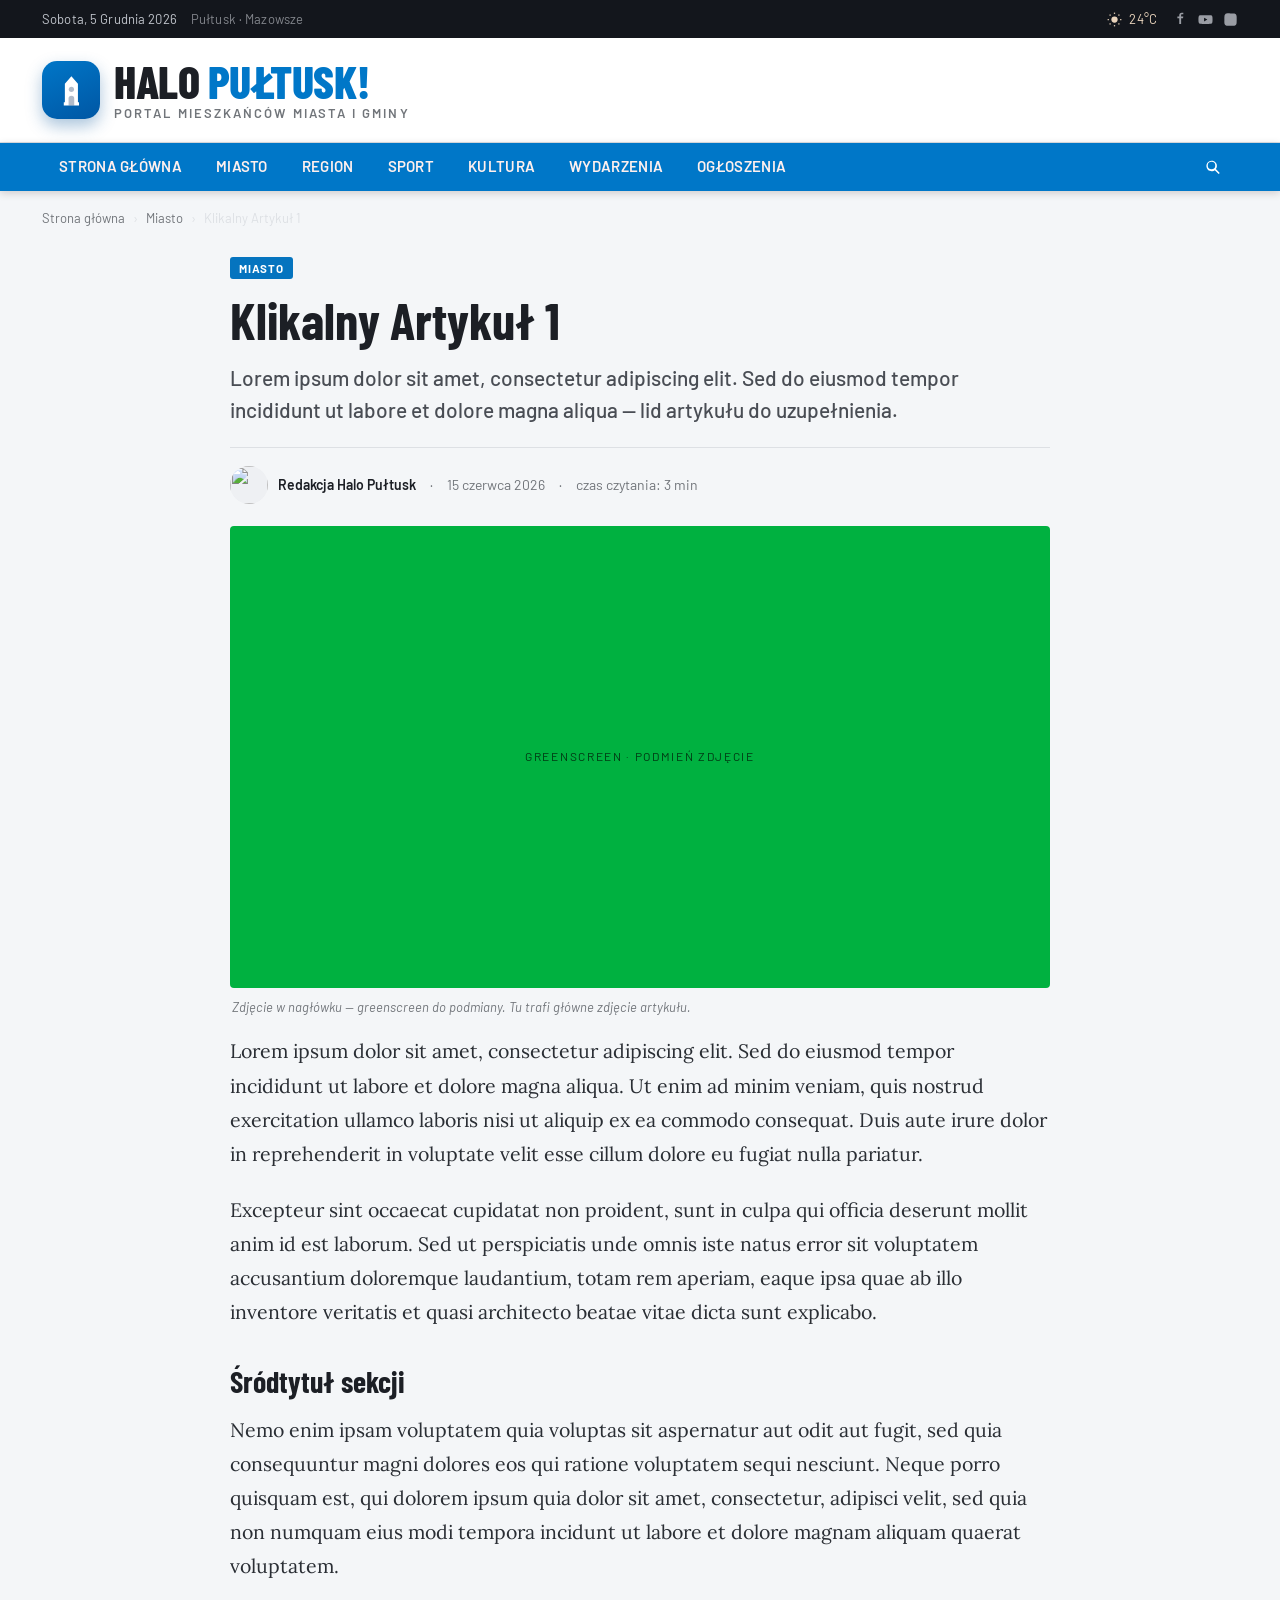
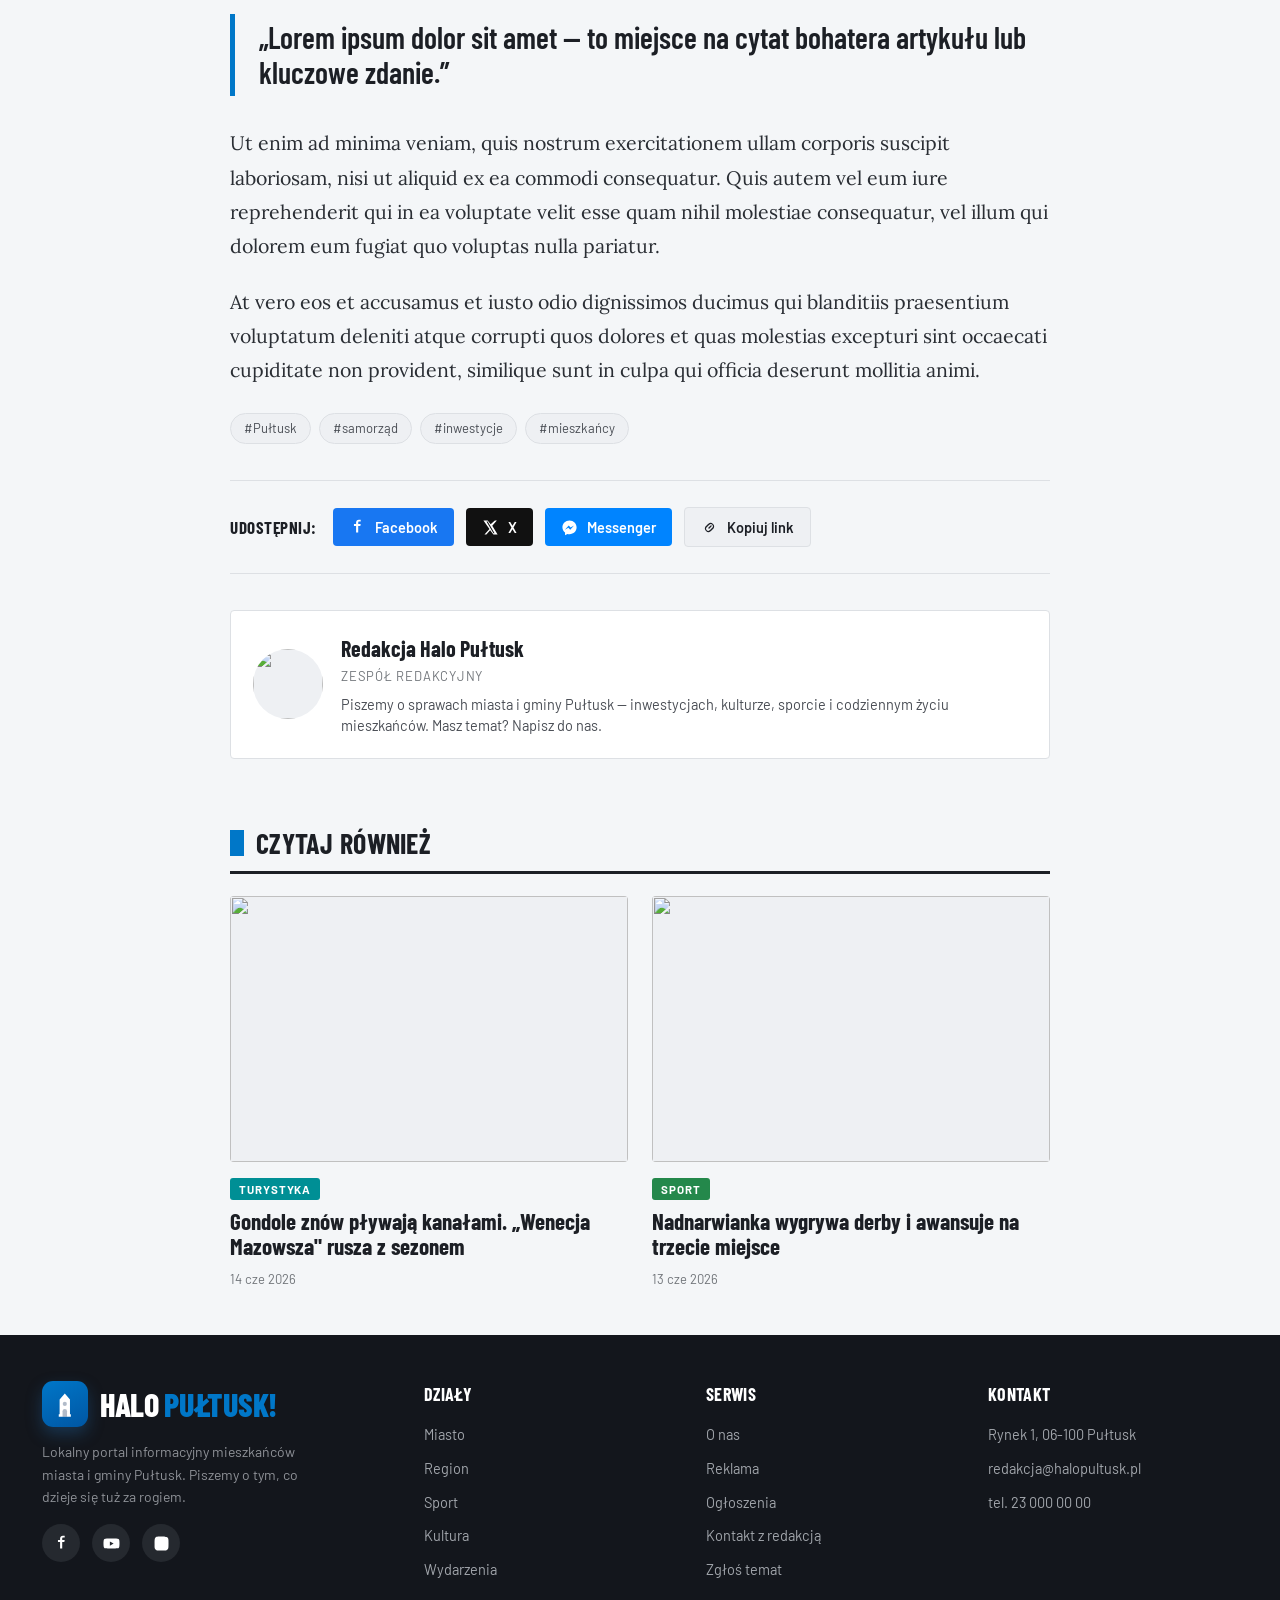
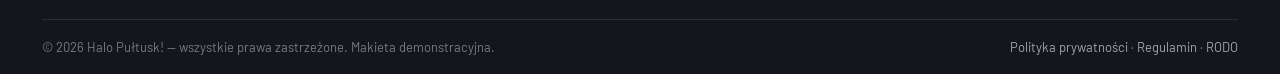
==== article.html @ b69af3ff "Add files via upload" ====
<!DOCTYPE html>
<html lang="pl">
<head>
<meta charset="UTF-8" />
<meta name="viewport" content="width=device-width, initial-scale=1.0" />
<title>Klikalny Artykuł — Halo Pułtusk!</title>
<link rel="preconnect" href="https://fonts.googleapis.com" />
<link rel="preconnect" href="https://fonts.gstatic.com" crossorigin />
<link href="https://fonts.googleapis.com/css2?family=Barlow:wght@400;500;600;700&family=Barlow+Condensed:wght@600;700;800&family=Lora:ital,wght@0,400;0,500;0,600;1,400&display=swap" rel="stylesheet" />
<link rel="stylesheet" href="styles.css" />
<link rel="icon" type="image/svg+xml" href="data:image/svg+xml,%3Csvg xmlns='http://www.w3.org/2000/svg' viewBox='0 0 64 64'%3E%3Crect width='64' height='64' rx='15' fill='%232f72cf'/%3E%3Cpath fill='white' d='M32 8 L21 22 L21 52 L19 52 L19 56 L45 56 L45 52 L43 52 L43 22 Z'/%3E%3Ccircle cx='32' cy='30' r='4.5' fill='%232f72cf'/%3E%3Cpath fill='%232f72cf' d='M27 56 V44 a5 5 0 0 1 10 0 V56 Z'/%3E%3C/svg%3E" />
</head>
<body>

<!-- ============ PASEK GÓRNY ============ -->
<div class="topbar">
  <div class="container">
    <div class="topbar__left">
      <span class="topbar__date" id="topDate">niedziela, 15 czerwca 2026</span>
      <span class="topbar__loc">Pułtusk · Mazowsze</span>
    </div>
    <div class="topbar__right">
      <span class="topbar__weather">
        <svg viewBox="0 0 24 24" width="15" height="15" fill="currentColor"><circle cx="12" cy="12" r="5"/><g stroke="currentColor" stroke-width="2"><line x1="12" y1="1" x2="12" y2="3"/><line x1="12" y1="21" x2="12" y2="23"/><line x1="4.2" y1="4.2" x2="5.6" y2="5.6"/><line x1="18.4" y1="18.4" x2="19.8" y2="19.8"/><line x1="1" y1="12" x2="3" y2="12"/><line x1="21" y1="12" x2="23" y2="12"/><line x1="4.2" y1="19.8" x2="5.6" y2="18.4"/><line x1="18.4" y1="5.6" x2="19.8" y2="4.2"/></g></svg>
        24°C
      </span>
      <span class="topbar__socials">
        <a href="#" aria-label="Facebook"><svg viewBox="0 0 24 24"><path d="M13 10h3l.5-3H13V5.2c0-.9.3-1.5 1.6-1.5H16.5V1.1C16.2 1 15.2 1 14 1c-2.4 0-4 1.5-4 4.1V7H7v3h3v9h3v-9z"/></svg></a>
        <a href="#" aria-label="YouTube"><svg viewBox="0 0 24 24"><path d="M23 7.5c-.2-1.3-.8-2-2-2.2C19 5 12 5 12 5s-7 0-9 .3C1.8 5.5 1.2 6.2 1 7.5.7 9 .7 12 .7 12s0 3 .3 4.5c.2 1.3.8 2 2 2.2C5 19 12 19 12 19s7 0 9-.3c1.2-.2 1.8-.9 2-2.2.3-1.5.3-4.5.3-4.5s0-3-.3-4.5zM9.7 15V9l5.3 3-5.3 3z"/></svg></a>
        <a href="#" aria-label="Instagram"><svg viewBox="0 0 24 24"><path d="M12 2.2c3.2 0 3.6 0 4.9.1 1.2.1 1.8.3 2.2.4.6.2 1 .5 1.4.9.4.4.7.8.9 1.4.1.4.3 1 .4 2.2.1 1.3.1 1.7.1 4.9s0 3.6-.1 4.9c-.1 1.2-.3 1.8-.4 2.2-.2.6-.5 1-.9 1.4-.4.4-.8.7-1.4.9-.4.1-1 .3-2.2.4-1.3.1-1.7.1-4.9.1s-3.6 0-4.9-.1c-1.2-.1-1.8-.3-2.2-.4-.6-.2-1-.5-1.4-.9-.4-.4-.7-.8-.9-1.4-.1-.4-.3-1-.4-2.2C2.2 15.6 2.2 15.2 2.2 12s0-3.6.1-4.9c.1-1.2.3-1.8.4-2.2.2-.6.5-1 .9-1.4.4-.4.8-.7 1.4-.9.4-.1 1-.3 2.2-.4C8.4 2.2 8.8 2.2 12 2.2z"/></svg></a>
      </span>
    </div>
  </div>
</div>

<!-- ============ MASTHEAD ============ -->
<header class="masthead">
  <div class="container">
    <a class="logo" href="index.html">
      <span class="logo__mark">
        <svg class="logo__tower" viewBox="0 0 32 32" aria-hidden="true"><path fill="#fff" d="M16 3 L10 10 L10 27 L9 27 L9 30 L23 30 L23 27 L22 27 L22 10 Z"/><circle cx="16" cy="15" r="2.4" fill="rgba(13,42,86,0.32)"/><path fill="rgba(13,42,86,0.32)" d="M13.4 30 V23.6 a2.6 2.6 0 0 1 5.2 0 V30 Z"/></svg>
        
      </span>
      <span class="logo__text">
        <span class="logo__word"><span class="halo">Halo</span> <span class="city">Pułtusk</span><span class="bang">!</span></span>
        <span class="logo__tag">Portal mieszkańców miasta i gminy</span>
      </span>
    </a>
    
  </div>
</header>

<!-- ============ NAWIGACJA ============ -->
<nav class="nav">
  <div class="container">
    <button class="nav__burger" type="button" aria-label="Rozwiń menu" aria-expanded="false">
      <span class="nav__burger-bars"><span></span><span></span><span></span></span>
      Menu
    </button>
    <div class="nav__links">
      <a href="index.html">Strona główna</a>
      <a href="#">Miasto</a>
      <a href="#">Region</a>
      <a href="#">Sport</a>
      <a href="#">Kultura</a>
      <a href="#">Wydarzenia</a>
      <a href="#">Ogłoszenia</a>
    </div>
    <div class="nav__right">
      <div class="nav__search" aria-label="Szukaj">
        <svg viewBox="0 0 24 24"><path d="M21 20l-5.2-5.2a7 7 0 10-1.4 1.4L19.6 21.4 21 20zM5 10a5 5 0 1110 0 5 5 0 01-10 0z"/></svg>
      </div>
    </div>
  </div>
</nav>

<!-- ============ ARTYKUŁ ============ -->
<main class="container">
  <div class="crumbs">
    <a href="index.html">Strona główna</a><span>›</span>
    <a href="#" id="crumbCat">Miasto</a><span>›</span>
    <span id="crumbTitle">Klikalny Artykuł 1</span>
  </div>

  <article class="article">
    <header class="article__head">
      <span class="tag tag--miasto" id="artTag">Miasto</span>
      <h1 class="article__title" id="artTitle">Klikalny Artykuł 1</h1>
      <p class="article__lead">Lorem ipsum dolor sit amet, consectetur adipiscing elit. Sed do eiusmod tempor incididunt ut labore et dolore magna aliqua — lid artykułu do uzupełnienia.</p>
      <div class="article__meta">
        <span class="article__author">
          <span class="article__avatar"><img src="https://picsum.photos/seed/halo-redakcja/80/80" alt="" /></span>
          Redakcja Halo Pułtusk
        </span>
        <span>·</span>
        <span id="artDate">15 czerwca 2026</span>
        <span>·</span>
        <span>czas czytania: 3 min</span>
      </div>
    </header>

    <figure class="hero-figure">
      <div class="cover cover--greenscreen"></div>
      <figcaption>Zdjęcie w nagłówku — greenscreen do podmiany. Tu trafi główne zdjęcie artykułu.</figcaption>
    </figure>

    <div class="article__body">
      <p>Lorem ipsum dolor sit amet, consectetur adipiscing elit. Sed do eiusmod tempor incididunt ut labore et dolore magna aliqua. Ut enim ad minim veniam, quis nostrud exercitation ullamco laboris nisi ut aliquip ex ea commodo consequat. Duis aute irure dolor in reprehenderit in voluptate velit esse cillum dolore eu fugiat nulla pariatur.</p>

      <p>Excepteur sint occaecat cupidatat non proident, sunt in culpa qui officia deserunt mollit anim id est laborum. Sed ut perspiciatis unde omnis iste natus error sit voluptatem accusantium doloremque laudantium, totam rem aperiam, eaque ipsa quae ab illo inventore veritatis et quasi architecto beatae vitae dicta sunt explicabo.</p>

      <h2>Śródtytuł sekcji</h2>

      <p>Nemo enim ipsam voluptatem quia voluptas sit aspernatur aut odit aut fugit, sed quia consequuntur magni dolores eos qui ratione voluptatem sequi nesciunt. Neque porro quisquam est, qui dolorem ipsum quia dolor sit amet, consectetur, adipisci velit, sed quia non numquam eius modi tempora incidunt ut labore et dolore magnam aliquam quaerat voluptatem.</p>

      <blockquote class="pullquote">„Lorem ipsum dolor sit amet — to miejsce na cytat bohatera artykułu lub kluczowe zdanie.”</blockquote>

      <p>Ut enim ad minima veniam, quis nostrum exercitationem ullam corporis suscipit laboriosam, nisi ut aliquid ex ea commodi consequatur. Quis autem vel eum iure reprehenderit qui in ea voluptate velit esse quam nihil molestiae consequatur, vel illum qui dolorem eum fugiat quo voluptas nulla pariatur.</p>

      <p>At vero eos et accusamus et iusto odio dignissimos ducimus qui blanditiis praesentium voluptatum deleniti atque corrupti quos dolores et quas molestias excepturi sint occaecati cupiditate non provident, similique sunt in culpa qui officia deserunt mollitia animi.</p>
    </div>

    <!-- Tagi -->
    <div class="tags-row">
      <a class="chip" href="#">#Pułtusk</a>
      <a class="chip" href="#">#samorząd</a>
      <a class="chip" href="#">#inwestycje</a>
      <a class="chip" href="#">#mieszkańcy</a>
    </div>

    <!-- Share -->
    <div class="share">
      <span class="share__label">Udostępnij:</span>
      <button class="share__btn share__btn--fb" type="button"><svg viewBox="0 0 24 24"><path d="M13 10h3l.5-3H13V5.2c0-.9.3-1.5 1.6-1.5H16.5V1.1C16.2 1 15.2 1 14 1c-2.4 0-4 1.5-4 4.1V7H7v3h3v9h3v-9z"/></svg> Facebook</button>
      <button class="share__btn share__btn--x" type="button"><svg viewBox="0 0 24 24"><path d="M18.2 2H21l-6.5 7.4L22 22h-5.9l-4.6-6-5.3 6H3.5l7-7.9L2 2h6l4.2 5.5L18.2 2zm-2.1 18h1.6L8 3.7H6.3L16.1 20z"/></svg> X</button>
      <button class="share__btn share__btn--msg" type="button"><svg viewBox="0 0 24 24"><path d="M12 2C6.3 2 2 6.2 2 11.8c0 3 1.4 5.6 3.7 7.4V23l3.4-1.9c.9.3 1.9.4 2.9.4 5.7 0 10-4.2 10-9.7C22 6.2 17.7 2 12 2zm1 13l-2.6-2.7L5.5 15l5.4-5.7 2.6 2.7L18.4 9 13 15z"/></svg> Messenger</button>
      <button class="share__btn share__btn--copy" type="button" id="copyBtn"><svg viewBox="0 0 24 24" fill="currentColor"><path d="M10.6 13.4a1 1 0 010-1.4l3-3a1 1 0 011.4 1.4l-3 3a1 1 0 01-1.4 0zM8 16a3 3 0 010-4.2l2-2-1.4-1.4-2 2a5 5 0 007 7l2-2L14.2 14l-2 2A3 3 0 018 16zm8-8a3 3 0 010 4.2l-2 2 1.4 1.4 2-2a5 5 0 00-7-7l-2 2L9.8 10l2-2A3 3 0 0116 8z"/></svg> Kopiuj link</button>
    </div>

    <!-- Autor -->
    <div class="authorbox">
      <div class="authorbox__img"><img src="https://picsum.photos/seed/halo-redakcja/140/140" alt="" /></div>
      <div>
        <div class="authorbox__name">Redakcja Halo Pułtusk</div>
        <div class="authorbox__role">Zespół redakcyjny</div>
        <p class="authorbox__bio">Piszemy o sprawach miasta i gminy Pułtusk — inwestycjach, kulturze, sporcie i codziennym życiu mieszkańców. Masz temat? Napisz do nas.</p>
      </div>
    </div>
  </article>

  <!-- Czytaj również -->
  <section class="section" style="max-width:820px;margin:0 auto;">
    <div class="section__head">
      <h2 class="section__title">Czytaj również</h2>
    </div>
    <div class="cards cards--2">
      <article class="card">
        <div class="card__media"><div class="cover"><img src="https://picsum.photos/seed/pultusk-narew-river/640/440" alt="" /></div></div>
        <div class="card__body">
          <span class="tag tag--turystyka">Turystyka</span>
          <h3 class="card__title">Gondole znów pływają kanałami. „Wenecja Mazowsza" rusza z sezonem</h3>
          <div class="card__meta"><span>14 cze 2026</span></div>
        </div>
      </article>
      <article class="card">
        <div class="card__media"><div class="cover"><img src="https://picsum.photos/seed/pultusk-stadium-football/640/440" alt="" /></div></div>
        <div class="card__body">
          <span class="tag tag--sport">Sport</span>
          <h3 class="card__title">Nadnarwianka wygrywa derby i awansuje na trzecie miejsce</h3>
          <div class="card__meta"><span>13 cze 2026</span></div>
        </div>
      </article>
    </div>
  </section>
</main>

<!-- ============ STOPKA ============ -->
<footer class="footer">
  <div class="container">
    <div class="footer__top">
      <div class="footer__brand">
        <div class="logo logo--footer">
          <span class="logo__mark">
            <svg class="logo__tower" viewBox="0 0 32 32" aria-hidden="true"><path fill="#fff" d="M16 3 L10 10 L10 27 L9 27 L9 30 L23 30 L23 27 L22 27 L22 10 Z"/><circle cx="16" cy="15" r="2.4" fill="rgba(13,42,86,0.32)"/><path fill="rgba(13,42,86,0.32)" d="M13.4 30 V23.6 a2.6 2.6 0 0 1 5.2 0 V30 Z"/></svg>
            
          </span>
          <span class="logo__word"><span class="halo">Halo</span> <span class="city">Pułtusk</span><span class="bang">!</span></span>
        </div>
        <p>Lokalny portal informacyjny mieszkańców miasta i gminy Pułtusk. Piszemy o tym, co dzieje się tuż za rogiem.</p>
        <div class="footer__socials">
          <a href="#" aria-label="Facebook"><svg viewBox="0 0 24 24"><path d="M13 10h3l.5-3H13V5.2c0-.9.3-1.5 1.6-1.5H16.5V1.1C16.2 1 15.2 1 14 1c-2.4 0-4 1.5-4 4.1V7H7v3h3v9h3v-9z"/></svg></a>
          <a href="#" aria-label="YouTube"><svg viewBox="0 0 24 24"><path d="M23 7.5c-.2-1.3-.8-2-2-2.2C19 5 12 5 12 5s-7 0-9 .3C1.8 5.5 1.2 6.2 1 7.5.7 9 .7 12 .7 12s0 3 .3 4.5c.2 1.3.8 2 2 2.2C5 19 12 19 12 19s7 0 9-.3c1.2-.2 1.8-.9 2-2.2.3-1.5.3-4.5.3-4.5s0-3-.3-4.5zM9.7 15V9l5.3 3-5.3 3z"/></svg></a>
          <a href="#" aria-label="Instagram"><svg viewBox="0 0 24 24"><path d="M12 2.2c3.2 0 3.6 0 4.9.1 1.2.1 1.8.3 2.2.4.6.2 1 .5 1.4.9.4.4.7.8.9 1.4.1.4.3 1 .4 2.2.1 1.3.1 1.7.1 4.9s0 3.6-.1 4.9c-.1 1.2-.3 1.8-.4 2.2-.2.6-.5 1-.9 1.4-.4.4-.8.7-1.4.9-.4.1-1 .3-2.2.4-1.3.1-1.7.1-4.9.1s-3.6 0-4.9-.1c-1.2-.1-1.8-.3-2.2-.4-.6-.2-1-.5-1.4-.9-.4-.4-.7-.8-.9-1.4-.1-.4-.3-1-.4-2.2C2.2 15.6 2.2 15.2 2.2 12s0-3.6.1-4.9c.1-1.2.3-1.8.4-2.2.2-.6.5-1 .9-1.4.4-.4.8-.7 1.4-.9.4-.1 1-.3 2.2-.4C8.4 2.2 8.8 2.2 12 2.2z"/></svg></a>
        </div>
      </div>
      <div class="footer__col">
        <h5>Działy</h5>
        <ul>
          <li><a href="index.html">Miasto</a></li>
          <li><a href="index.html">Region</a></li>
          <li><a href="index.html">Sport</a></li>
          <li><a href="index.html">Kultura</a></li>
          <li><a href="index.html">Wydarzenia</a></li>
        </ul>
      </div>
      <div class="footer__col">
        <h5>Serwis</h5>
        <ul>
          <li><a href="#">O nas</a></li>
          <li><a href="#">Reklama</a></li>
          <li><a href="#">Ogłoszenia</a></li>
          <li><a href="#">Kontakt z redakcją</a></li>
          <li><a href="#">Zgłoś temat</a></li>
        </ul>
      </div>
      <div class="footer__col">
        <h5>Kontakt</h5>
        <ul>
          <li><a href="#">Rynek 1, 06-100 Pułtusk</a></li>
          <li><a href="#">redakcja@halopultusk.pl</a></li>
          <li><a href="#">tel. 23 000 00 00</a></li>
        </ul>
      </div>
    </div>
    <div class="footer__bar">
      <span>© 2026 Halo Pułtusk! — wszystkie prawa zastrzeżone. Makieta demonstracyjna.</span>
      <span><a href="#">Polityka prywatności</a> · <a href="#">Regulamin</a> · <a href="#">RODO</a></span>
    </div>
  </div>
</footer>

<script>
  (function () {
    // Data po polsku
    try {
      var d = new Date();
      document.getElementById('topDate').textContent =
        d.toLocaleDateString('pl-PL', { weekday: 'long', day: 'numeric', month: 'long', year: 'numeric' });
    } catch (e) {}

    // Numer klikalnego artykułu z ?id=
    var params = new URLSearchParams(location.search);
    var id = parseInt(params.get('id'), 10);
    if (!id || id < 1 || id > 3) id = 1;

    // Kategoria per artykuł (spójna ze stroną główną)
    var cats = {
      1: { name: 'Miasto', cls: 'tag--miasto' },
      2: { name: 'Kultura', cls: 'tag--kultura' },
      3: { name: 'Region', cls: 'tag--region' }
    };
    var cat = cats[id];
    var title = 'Klikalny Artykuł ' + id;

    document.title = title + ' — Halo Pułtusk!';
    document.getElementById('artTitle').textContent = title;
    document.getElementById('crumbTitle').textContent = title;

    var tagEl = document.getElementById('artTag');
    tagEl.textContent = cat.name;
    tagEl.className = 'tag ' + cat.cls;
    document.getElementById('crumbCat').textContent = cat.name;

    // Kopiuj link
    var copyBtn = document.getElementById('copyBtn');
    copyBtn.addEventListener('click', function () {
      var done = function () {
        var old = copyBtn.innerHTML;
        copyBtn.textContent = 'Skopiowano!';
        setTimeout(function () { copyBtn.innerHTML = old; }, 1600);
      };
      if (navigator.clipboard) {
        navigator.clipboard.writeText(location.href).then(done).catch(done);
      } else { done(); }
    });
  })();

  // Menu mobilne (hamburger)
  (function () {
    var nav = document.querySelector('.nav');
    var burger = nav && nav.querySelector('.nav__burger');
    if (!burger) return;
    burger.addEventListener('click', function () {
      var open = nav.classList.toggle('is-open');
      burger.setAttribute('aria-expanded', open ? 'true' : 'false');
    });
    nav.querySelectorAll('.nav__links a').forEach(function (a) {
      a.addEventListener('click', function () {
        nav.classList.remove('is-open');
        burger.setAttribute('aria-expanded', 'false');
      });
    });
  })();
</script>
</body>
</html>
---- styles.css ----
/* ============================================================
   Halo Pułtusk! — wspólny arkusz stylów
   ============================================================ */

:root {
  /* Kolory bazowe */
  --paper: #ffffff;
  --bg: oklch(0.972 0.004 250);
  --bg-soft: oklch(0.955 0.005 250);
  --ink: oklch(0.24 0.012 260);
  --ink-soft: oklch(0.42 0.012 260);
  --muted: oklch(0.56 0.010 260);
  --line: oklch(0.905 0.006 260);
  --line-soft: oklch(0.935 0.005 260);

  /* Marka — błękit */
  --red: oklch(0.555 0.155 248);
  --red-dark: oklch(0.455 0.145 252);
  --red-ink: oklch(0.40 0.130 250);

  /* Greenscreen do podmiany */
  --green: #00b140;

  /* Alert / pilne */
  --alert: oklch(0.555 0.215 27);

  /* Tagi kategorii — wspólne L/C, różne H (harmonia) */
  --tag-miasto: oklch(0.545 0.145 248);
  --tag-sport: oklch(0.555 0.13 152);
  --tag-kultura: oklch(0.555 0.15 305);
  --tag-region: oklch(0.585 0.13 62);
  --tag-wydarzenia: oklch(0.555 0.12 232);
  --tag-turystyka: oklch(0.585 0.11 200);

  /* Typografia */
  --display: "Barlow Condensed", "Arial Narrow", sans-serif;
  --ui: "Barlow", system-ui, sans-serif;
  --serif: "Lora", Georgia, serif;

  /* Layout */
  --container: 1240px;
  --radius: 4px;
}

* { box-sizing: border-box; }

html { -webkit-text-size-adjust: 100%; }

body {
  margin: 0;
  font-family: var(--ui);
  color: var(--ink);
  background: var(--bg);
  line-height: 1.45;
  font-size: 17px;
}

img { display: block; max-width: 100%; }
a { color: inherit; text-decoration: none; }

.container {
  width: 100%;
  max-width: var(--container);
  margin: 0 auto;
  padding: 0 22px;
}

/* ---------- Pasek górny ---------- */
.topbar {
  background: oklch(0.20 0.012 260);
  color: oklch(0.82 0.01 260);
  font-size: 13px;
  letter-spacing: 0.01em;
}
.topbar .container {
  display: flex;
  align-items: center;
  justify-content: space-between;
  height: 38px;
}
.topbar__left { display: flex; align-items: center; gap: 14px; white-space: nowrap; }
.topbar__date { text-transform: capitalize; white-space: nowrap; }
.topbar__loc { color: oklch(0.62 0.01 260); }
.topbar__right { display: flex; align-items: center; gap: 16px; }
.topbar__weather { display: flex; align-items: center; gap: 7px; color: oklch(0.88 0.04 70); }
.topbar__socials { display: flex; align-items: center; gap: 10px; }
.topbar__socials a { opacity: 0.78; transition: opacity 0.15s; }
.topbar__socials a:hover { opacity: 1; }
.topbar__socials svg { width: 15px; height: 15px; fill: currentColor; display: block; }

/* ---------- Masthead ---------- */
.masthead { background: var(--paper); border-bottom: 1px solid var(--line); }
.masthead .container {
  display: flex;
  align-items: center;
  justify-content: space-between;
  gap: 28px;
  padding-top: 22px;
  padding-bottom: 22px;
}
.logo { display: flex; align-items: center; gap: 14px; flex-shrink: 0; }
.logo__mark {
  position: relative; flex-shrink: 0;
  width: 58px; height: 58px; border-radius: 15px;
  background: linear-gradient(155deg, var(--red), var(--red-dark));
  display: flex; align-items: center; justify-content: center;
  box-shadow: 0 7px 16px oklch(0.5 0.12 250 / 0.38);
}
.logo__tower { width: 60%; height: 60%; display: block; }
.logo__text { display: flex; flex-direction: column; gap: 5px; line-height: 1; }
.logo__word {
  font-family: var(--display);
  font-weight: 800;
  font-size: 46px;
  letter-spacing: -0.01em;
  text-transform: uppercase;
  white-space: nowrap;
  line-height: 0.92;
}
.logo__word .halo { color: var(--ink); }
.logo__word .city { color: var(--red); }
.logo__word .bang { color: var(--red); }
.logo__tag {
  font-size: 13px;
  letter-spacing: 0.16em;
  text-transform: uppercase;
  color: var(--muted);
  font-weight: 600;
}

/* Reklama / placeholder */
.adslot {
  flex: 0 0 auto;
  display: flex;
  align-items: center;
  justify-content: center;
  background:
    repeating-linear-gradient(135deg, var(--bg-soft) 0 11px, var(--bg) 11px 22px);
  border: 1px dashed var(--line);
  color: var(--muted);
  font-family: "Barlow", monospace;
  font-size: 11px;
  letter-spacing: 0.22em;
  text-transform: uppercase;
}
.adslot--leader { width: 468px; height: 80px; }
.adslot--box { width: 100%; height: 250px; }
.adslot--wide { width: 100%; height: 110px; margin: 8px 0 4px; }

/* ---------- Nawigacja ---------- */
.nav {
  background: var(--red);
  position: sticky;
  top: 0;
  z-index: 50;
  box-shadow: 0 2px 8px oklch(0.2 0.05 27 / 0.18);
}
.nav .container {
  display: flex;
  align-items: stretch;
  gap: 0;
}
.nav__links { display: flex; align-items: stretch; flex-wrap: wrap; }
.nav__links a {
  display: flex;
  align-items: center;
  height: 48px;
  padding: 0 17px;
  color: oklch(0.97 0.02 27);
  font-weight: 600;
  font-size: 15px;
  letter-spacing: 0.02em;
  text-transform: uppercase;
  transition: background 0.15s;
}
.nav__links a:hover { background: var(--red-dark); }
.nav__links a.is-active { background: oklch(0.20 0.012 260); color: #fff; }
.nav__right { margin-left: auto; display: flex; align-items: center; gap: 4px; }
.nav__search {
  display: flex; align-items: center;
  height: 48px; padding: 0 16px;
  color: #fff; cursor: pointer;
  transition: background 0.15s;
}
.nav__search:hover { background: var(--red-dark); }
.nav__search svg { width: 18px; height: 18px; fill: currentColor; }
.nav__burger {
  display: none; align-items: center; gap: 10px; height: 48px; padding: 0 16px;
  background: none; border: 0; cursor: pointer; color: #fff;
  font-family: var(--ui); font-weight: 700; font-size: 15px;
  text-transform: uppercase; letter-spacing: 0.04em;
}
.nav__burger-bars { display: inline-flex; flex-direction: column; gap: 4px; width: 20px; }
.nav__burger-bars span { height: 2.5px; background: #fff; border-radius: 2px; transition: transform 0.2s, opacity 0.2s; }
.nav.is-open .nav__burger-bars span:nth-child(1) { transform: translateY(6.5px) rotate(45deg); }
.nav.is-open .nav__burger-bars span:nth-child(2) { opacity: 0; }
.nav.is-open .nav__burger-bars span:nth-child(3) { transform: translateY(-6.5px) rotate(-45deg); }

/* ---------- Pasek PILNE ---------- */
.breaking {
  background: var(--paper);
  border-bottom: 1px solid var(--line);
  overflow: hidden;
}
.breaking .container { display: flex; align-items: center; height: 44px; gap: 16px; }
.breaking__label {
  flex: 0 0 auto;
  background: var(--alert);
  color: #fff;
  font-family: var(--display);
  font-weight: 700;
  letter-spacing: 0.08em;
  text-transform: uppercase;
  font-size: 14px;
  padding: 5px 12px;
  display: flex; align-items: center; gap: 8px;
}
.breaking__label .dot {
  width: 8px; height: 8px; border-radius: 50%;
  background: #fff;
  animation: pulse 1.4s ease-in-out infinite;
}
@keyframes pulse { 0%,100% { opacity: 1; } 50% { opacity: 0.25; } }
.breaking__track { flex: 1 1 auto; overflow: hidden; white-space: nowrap; }
.breaking__move {
  display: inline-block;
  white-space: nowrap;
  animation: ticker 32s linear infinite;
  font-size: 15px;
  color: var(--ink-soft);
}
.breaking__move span { padding: 0 28px; }
.breaking__move b { color: var(--alert); font-weight: 700; }
.breaking__track:hover .breaking__move { animation-play-state: paused; }
@keyframes ticker { from { transform: translateX(0); } to { transform: translateX(-50%); } }

/* ---------- Tagi ---------- */
.tag {
  display: inline-block;
  font-weight: 700;
  font-size: 11.5px;
  letter-spacing: 0.08em;
  text-transform: uppercase;
  color: #fff;
  padding: 3px 9px;
  border-radius: 3px;
  line-height: 1.4;
}
.tag--miasto { background: var(--tag-miasto); }
.tag--sport { background: var(--tag-sport); }
.tag--kultura { background: var(--tag-kultura); }
.tag--region { background: var(--tag-region); }
.tag--wydarzenia { background: var(--tag-wydarzenia); }
.tag--turystyka { background: var(--tag-turystyka); }

/* ---------- Okładki / greenscreen ---------- */
.cover { position: relative; overflow: hidden; background: var(--bg-soft); }
.cover img { width: 100%; height: 100%; object-fit: cover; }
.cover--greenscreen { background: var(--green); }
.cover--grayscreen { background: #8c9095; }
.cover--greenscreen::after {
  content: "GREENSCREEN · podmień zdjęcie";
  position: absolute;
  inset: 0;
  display: flex;
  align-items: center;
  justify-content: center;
  font-family: "Barlow", monospace;
  font-size: 12px;
  letter-spacing: 0.14em;
  text-transform: uppercase;
  color: oklch(0.30 0.09 150);
  text-align: center;
  padding: 12px;
}

/* ---------- Sekcje / nagłówki ---------- */
.section { padding: 34px 0; }
.section__head {
  display: flex; align-items: baseline; justify-content: space-between;
  border-bottom: 3px solid var(--ink);
  padding-bottom: 8px;
  margin-bottom: 22px;
}
.section__title {
  font-family: var(--display);
  font-weight: 700;
  font-size: 28px;
  text-transform: uppercase;
  letter-spacing: 0.01em;
  margin: 0;
  display: flex; align-items: center; gap: 12px;
}
.section__title::before {
  content: ""; width: 14px; height: 26px; background: var(--red);
  display: inline-block;
}
.section__more {
  font-weight: 600; font-size: 14px; text-transform: uppercase;
  letter-spacing: 0.04em; color: var(--red); display: flex; align-items: center; gap: 5px;
}
.section__more:hover { color: var(--red-dark); }

/* ---------- Hero ---------- */
.hero { padding-top: 0; }
.hero__grid {
  display: grid;
  grid-template-columns: 1.65fr 1fr;
  gap: 22px;
}
.lead {
  position: relative;
  border-radius: var(--radius);
  overflow: hidden;
  display: block;
  min-height: 430px;
  margin-bottom: 22px;
  box-shadow: 0 12px 30px oklch(0.2 0.02 260 / 0.10);
}
.lead .cover { position: absolute; inset: 0; }
.lead__veil {
  position: absolute; inset: 0;
  background: linear-gradient(to top, oklch(0.16 0.02 260 / 0.92) 0%, oklch(0.16 0.02 260 / 0.45) 38%, transparent 68%);
}
.lead__body {
  position: absolute; left: 0; right: 0; bottom: 0;
  padding: 30px 32px 32px;
  color: #fff;
}
.lead__title {
  font-family: var(--display);
  font-weight: 700;
  font-size: 40px;
  line-height: 1.04;
  margin: 12px 0 10px;
  text-wrap: balance;
  text-shadow: 0 2px 14px oklch(0.1 0.02 260 / 0.5);
}
.lead__excerpt { font-size: 17px; color: oklch(0.92 0.01 260); max-width: 60ch; margin: 0; }
.lead__meta { margin-top: 14px; font-size: 13.5px; color: oklch(0.82 0.01 260); display: flex; gap: 14px; }

.side-stack { display: grid; grid-template-rows: 1fr 1fr; gap: 22px; }
.mini {
  position: relative; border-radius: var(--radius); overflow: hidden; display: block;
  min-height: 210px;
  box-shadow: 0 8px 20px oklch(0.2 0.02 260 / 0.10);
}
.mini .cover { position: absolute; inset: 0; }
.mini__veil { position: absolute; inset: 0; background: linear-gradient(to top, oklch(0.16 0.02 260 / 0.9) 0%, oklch(0.16 0.02 260 / 0.3) 50%, transparent 75%); }
.mini__body { position: absolute; left: 0; right: 0; bottom: 0; padding: 18px 20px; color: #fff; }
.mini__title { font-family: var(--display); font-weight: 700; font-size: 23px; line-height: 1.06; margin: 8px 0 0; text-shadow: 0 2px 10px oklch(0.1 0.02 260 / 0.5); }

a.lead, a.mini, a.card__link { cursor: pointer; }
a.lead:hover .cover img, a.mini:hover .cover img { transform: scale(1.04); }
.cover img { transition: transform 0.5s ease; }

/* ---------- Strip materiałów redakcyjnych ---------- */
.picks { display: grid; grid-template-columns: repeat(3, 1fr); gap: 22px; }
.pick {
  display: block; background: var(--paper); border: 1px solid var(--line);
  border-radius: var(--radius); overflow: hidden;
  box-shadow: 0 4px 14px oklch(0.2 0.02 260 / 0.05);
  transition: box-shadow 0.18s, transform 0.18s;
}
.pick:hover { box-shadow: 0 12px 28px oklch(0.2 0.02 260 / 0.13); transform: translateY(-3px); }
.pick--static { cursor: default; }
.pick--static:hover { box-shadow: 0 4px 14px oklch(0.2 0.02 260 / 0.05); transform: none; }
.pick .cover { aspect-ratio: 16 / 9; }
.pick__body { padding: 16px 18px 20px; }
.pick__title { font-family: var(--display); font-weight: 700; font-size: 24px; line-height: 1.08; margin: 10px 0 8px; }
.pick__excerpt { font-size: 15px; color: var(--ink-soft); margin: 0; }
.pick__meta { margin-top: 13px; font-size: 13px; color: var(--muted); display: flex; gap: 12px; }
.pick__badge {
  display: inline-flex; align-items: center; gap: 6px;
  font-family: "Barlow", monospace; font-size: 11px; letter-spacing: 0.1em;
  text-transform: uppercase; color: oklch(0.45 0.12 150); margin-top: 12px;
}
.pick__badge::before { content: ""; width: 8px; height: 8px; background: var(--green); border-radius: 2px; }

/* ---------- Główny układ: grid + sidebar ---------- */
.layout { display: grid; grid-template-columns: 1fr 340px; gap: 40px; align-items: start; }

/* Dwukolumnowy układ strony głównej (treść + sticky sidebar) */
.page { display: grid; grid-template-columns: minmax(0, 1fr) 340px; gap: 44px; align-items: start; padding: 30px 0 8px; }
.page__main { min-width: 0; }
.page__side { position: sticky; top: 60px; }
.hero__minis { display: grid; grid-template-columns: 1fr 1fr; gap: 22px; }

.cards { display: grid; grid-template-columns: 1fr 1fr; gap: 26px 24px; }
.card { display: flex; flex-direction: column; }
.card__media { position: relative; border-radius: var(--radius); overflow: hidden; }
.card__media .cover { aspect-ratio: 3 / 2; }
.card__body { padding: 13px 0 0; }
.card__title { font-family: var(--display); font-weight: 700; font-size: 23px; line-height: 1.1; margin: 9px 0 7px; text-wrap: pretty; }
.card__excerpt { font-size: 15px; color: var(--ink-soft); margin: 0; }
.card__meta { margin-top: 11px; font-size: 13px; color: var(--muted); display: flex; gap: 12px; align-items: center; }
.card__meta .dot { width: 3px; height: 3px; border-radius: 50%; background: var(--muted); }

/* Wariant poziomy (lista) */
.row-list { display: flex; flex-direction: column; }
.row {
  display: grid; grid-template-columns: 150px 1fr; gap: 16px;
  padding: 18px 0; border-bottom: 1px solid var(--line-soft);
}
.row:first-child { padding-top: 0; }
.row__media { border-radius: var(--radius); overflow: hidden; }
.row__media .cover { aspect-ratio: 3 / 2; }
.row__title { font-family: var(--display); font-weight: 700; font-size: 21px; line-height: 1.12; margin: 6px 0 6px; }
.row__excerpt { font-size: 14.5px; color: var(--ink-soft); margin: 0; }
.row__meta { margin-top: 9px; font-size: 12.5px; color: var(--muted); display: flex; gap: 10px; }

/* ---------- Sidebar ---------- */
.widget { background: var(--paper); border: 1px solid var(--line); border-radius: var(--radius); margin-bottom: 28px; }
.widget__head {
  font-family: var(--display); font-weight: 700; font-size: 20px; text-transform: uppercase;
  letter-spacing: 0.02em; padding: 14px 18px; border-bottom: 2px solid var(--ink);
  display: flex; align-items: center; gap: 10px;
}
.widget__head::before { content: ""; width: 10px; height: 20px; background: var(--red); }
.widget__body { padding: 6px 18px 16px; }

.popular { list-style: none; margin: 0; padding: 0; counter-reset: pop; }
.popular li {
  counter-increment: pop;
  display: grid; grid-template-columns: 38px 1fr; gap: 13px; align-items: start;
  padding: 14px 0; border-bottom: 1px solid var(--line-soft);
}
.popular li:last-child { border-bottom: 0; }
.popular li::before {
  content: counter(pop);
  font-family: var(--display); font-weight: 800; font-size: 30px; line-height: 0.9;
  color: var(--red); opacity: 0.85;
}
.popular__title { font-weight: 600; font-size: 15.5px; line-height: 1.25; }
.popular__meta { font-size: 12px; color: var(--muted); margin-top: 4px; }

/* Pogoda */
.weather { background: linear-gradient(135deg, oklch(0.55 0.10 232), oklch(0.62 0.11 200)); color: #fff; border: 0; }
.weather .widget__head { border-color: oklch(1 0 0 / 0.4); color: #fff; }
.weather .widget__head::before { background: #fff; }
.weather__now { display: flex; align-items: center; gap: 16px; padding: 8px 18px 14px; }
.weather__temp { font-family: var(--display); font-weight: 700; font-size: 56px; line-height: 1; }
.weather__desc { font-size: 15px; opacity: 0.95; }
.weather__loc { font-size: 13px; opacity: 0.8; }
.weather__days { display: flex; justify-content: space-between; padding: 0 18px 16px; gap: 8px; }
.weather__day { text-align: center; font-size: 13px; opacity: 0.92; }
.weather__day b { display: block; font-family: var(--display); font-size: 18px; font-weight: 700; }

/* Newsletter */
.news-signup { background: var(--ink); color: #fff; border: 0; padding: 22px 20px; border-radius: var(--radius); margin-bottom: 28px; }
.news-signup h4 { font-family: var(--display); font-size: 24px; font-weight: 700; text-transform: uppercase; margin: 0 0 6px; }
.news-signup p { font-size: 14px; color: oklch(0.78 0.01 260); margin: 0 0 14px; }
.news-signup form { display: flex; gap: 8px; }
.news-signup input { flex: 1; border: 0; border-radius: 3px; padding: 10px 12px; font-family: var(--ui); font-size: 14px; }
.news-signup button { border: 0; background: var(--red); color: #fff; font-weight: 700; padding: 0 16px; border-radius: 3px; cursor: pointer; font-family: var(--ui); text-transform: uppercase; letter-spacing: 0.03em; }
.news-signup button:hover { background: var(--red-dark); }

/* ---------- Sekcje kategorii (paski) ---------- */
.band { background: var(--paper); border-top: 1px solid var(--line); border-bottom: 1px solid var(--line); }

/* ---------- Stopka ---------- */
.footer { background: oklch(0.20 0.012 260); color: oklch(0.74 0.01 260); margin-top: 12px; }
.footer__top { display: grid; grid-template-columns: 1.4fr 1fr 1fr 1fr; gap: 32px; padding: 46px 0 38px; }
.logo--footer { gap: 12px; }
.logo--footer .logo__mark { width: 46px; height: 46px; border-radius: 11px; }
.footer__brand .logo__word { font-size: 32px; }
.footer__brand .logo__word .halo { color: #fff; }
.footer__brand p { font-size: 14px; line-height: 1.6; margin: 14px 0 0; color: oklch(0.66 0.01 260); max-width: 34ch; }
.footer__col h5 { font-family: var(--display); font-size: 18px; font-weight: 700; text-transform: uppercase; color: #fff; margin: 0 0 14px; letter-spacing: 0.02em; }
.footer__col ul { list-style: none; margin: 0; padding: 0; display: flex; flex-direction: column; gap: 9px; }
.footer__col a { font-size: 14.5px; color: oklch(0.72 0.01 260); word-break: break-word; }
.footer__col a:hover { color: #fff; }
.footer__socials { display: flex; gap: 12px; margin-top: 16px; }
.footer__socials a {
  width: 38px; height: 38px; border-radius: 50%;
  background: oklch(0.28 0.012 260); display: flex; align-items: center; justify-content: center;
  transition: background 0.15s;
}
.footer__socials a:hover { background: var(--red); }
.footer__socials svg { width: 17px; height: 17px; fill: #fff; }
.footer__bar { border-top: 1px solid oklch(0.30 0.012 260); padding: 18px 0; font-size: 13px; color: oklch(0.58 0.01 260); display: flex; justify-content: space-between; flex-wrap: wrap; gap: 10px; }
.footer__bar a { color: oklch(0.72 0.01 260); }

/* ============================================================
   Widok artykułu
   ============================================================ */
.crumbs { font-size: 13px; color: var(--muted); padding: 18px 0 0; display: flex; gap: 8px; flex-wrap: wrap; }
.crumbs a:hover { color: var(--red); }
.crumbs span { color: var(--line); }

.article { max-width: 820px; margin: 0 auto; padding: 8px 0 20px; }
.article__head { padding: 18px 0 22px; }
.article__title {
  font-family: var(--display); font-weight: 700; font-size: 52px; line-height: 1.02;
  margin: 14px 0 16px; text-wrap: balance;
}
.article__lead { font-size: 21px; color: var(--ink-soft); line-height: 1.5; margin: 0; font-weight: 500; }
.article__meta {
  display: flex; align-items: center; gap: 14px; flex-wrap: wrap;
  margin-top: 22px; padding-top: 18px; border-top: 1px solid var(--line);
  font-size: 14px; color: var(--muted);
}
.article__author { display: flex; align-items: center; gap: 10px; color: var(--ink); font-weight: 600; }
.article__avatar { width: 38px; height: 38px; border-radius: 50%; background: var(--bg-soft); overflow: hidden; }
.article__avatar img { width: 100%; height: 100%; object-fit: cover; }

.hero-figure { margin: 0 0 8px; }
.hero-figure .cover { aspect-ratio: 16 / 9; border-radius: var(--radius); }
.hero-figure figcaption { font-size: 13px; color: var(--muted); padding: 10px 2px; font-style: italic; }

.article__body { font-family: var(--serif); font-size: 19.5px; line-height: 1.75; color: oklch(0.30 0.012 260); }
.article__body p { margin: 0 0 22px; }
.article__body h2 { font-family: var(--display); font-size: 30px; font-weight: 700; color: var(--ink); margin: 36px 0 14px; line-height: 1.12; }
.article__body a { color: var(--red); text-decoration: underline; text-underline-offset: 2px; }
.pullquote {
  font-family: var(--display); font-weight: 600; font-size: 30px; line-height: 1.18;
  color: var(--ink); border-left: 5px solid var(--red); padding: 6px 0 6px 24px; margin: 30px 0;
  font-style: normal;
}

/* Wywiad — pytania i odpowiedzi */
.article__body .q { font-family: var(--display); font-weight: 700; font-size: 23px; line-height: 1.25; color: var(--ink); margin: 34px 0 12px; }
.article__body .q .who { color: var(--red); margin-right: 7px; }
.article__body .a { margin: 0 0 22px; }
.article__body .a .speaker { font-family: var(--ui); font-weight: 700; color: var(--red-ink); margin-right: 7px; font-size: 0.9em; letter-spacing: 0.02em; }

/* Pasek share */
.share { display: flex; align-items: center; gap: 12px; flex-wrap: wrap; padding: 26px 0; border-top: 1px solid var(--line); border-bottom: 1px solid var(--line); margin: 36px 0; }
.share__label { font-family: var(--display); font-weight: 700; text-transform: uppercase; font-size: 17px; letter-spacing: 0.03em; margin-right: 4px; }
.share__btn {
  display: inline-flex; align-items: center; gap: 9px; cursor: pointer;
  border: 0; border-radius: 4px; padding: 10px 16px; color: #fff; font-family: var(--ui);
  font-weight: 600; font-size: 14.5px; transition: filter 0.15s;
}
.share__btn:hover { filter: brightness(1.08); }
.share__btn svg { width: 17px; height: 17px; fill: currentColor; }
.share__btn--fb { background: #1877f2; }
.share__btn--x { background: #111; }
.share__btn--msg { background: #0084ff; }
.share__btn--copy { background: var(--bg-soft); color: var(--ink); border: 1px solid var(--line); }

/* Autor box */
.authorbox { display: flex; gap: 18px; align-items: center; background: var(--paper); border: 1px solid var(--line); border-radius: var(--radius); padding: 22px; margin: 8px 0 10px; }
.authorbox__img { width: 70px; height: 70px; border-radius: 50%; overflow: hidden; flex: 0 0 auto; background: var(--bg-soft); }
.authorbox__img img { width: 100%; height: 100%; object-fit: cover; }
.authorbox__name { font-family: var(--display); font-weight: 700; font-size: 22px; }
.authorbox__role { font-size: 13px; color: var(--muted); text-transform: uppercase; letter-spacing: 0.06em; margin: 2px 0 8px; }
.authorbox__bio { font-size: 14.5px; color: var(--ink-soft); margin: 0; }

.tags-row { display: flex; gap: 8px; flex-wrap: wrap; margin: 26px 0 8px; }
.chip { font-size: 13px; color: var(--ink-soft); background: var(--bg-soft); border: 1px solid var(--line); border-radius: 999px; padding: 5px 13px; }
.chip:hover { border-color: var(--red); color: var(--red); }

/* Responsywność */
/* Modyfikatory siatek kart */
.cards--2 { grid-template-columns: 1fr 1fr; }
.cards--3 { grid-template-columns: repeat(3, 1fr); }

/* Responsywność */
@media (max-width: 1080px) {
  .layout { grid-template-columns: 1fr; }
  .page { grid-template-columns: 1fr; gap: 30px; }
  .page__side { position: static; }
  .hero__grid { grid-template-columns: 1fr; }
  .side-stack { grid-template-columns: 1fr 1fr; grid-template-rows: none; }
  .lead { min-height: 360px; }
  .adslot--leader { display: none; }
}
@media (max-width: 980px) {
  .cards--3 { grid-template-columns: 1fr 1fr; }
}
@media (max-width: 720px) {
  body { font-size: 16px; }
  .masthead .container { padding-top: 16px; padding-bottom: 16px; }
  .logo__word { font-size: 34px; }
  .logo__mark { width: 50px; height: 50px; border-radius: 12px; }
  .logo__tag { font-size: 11px; letter-spacing: 0.12em; }

  /* Nawigacja — menu hamburger */
  .nav .container { padding: 0; position: relative; flex-wrap: wrap; }
  .nav__burger { display: flex; }
  .nav__links {
    display: none; flex-direction: column;
    position: absolute; top: 100%; left: 0; right: 0;
    background: var(--red-dark);
    box-shadow: 0 14px 26px oklch(0.2 0.05 250 / 0.30);
    z-index: 60;
  }
  .nav.is-open .nav__links { display: flex; }
  .nav__links a {
    width: 100%; height: auto; padding: 15px 20px; font-size: 15px; white-space: nowrap;
    border-top: 1px solid oklch(1 0 0 / 0.13);
  }
  .nav__links a:first-child { border-top: 0; }
  .nav__links a.is-active { background: oklch(0.20 0.012 260); }
  .nav__right { display: none; }

  .topbar .container { height: 36px; }
  .topbar__loc { display: none; }

  .cards, .cards--2, .cards--3 { grid-template-columns: 1fr; }
  .picks { grid-template-columns: 1fr; }
  .side-stack { grid-template-columns: 1fr; }
  .hero__minis { grid-template-columns: 1fr; }
  .footer__top { grid-template-columns: 1fr; gap: 28px; }

  .lead { min-height: 320px; }
  .lead__title { font-size: 28px; }
  .lead__body { padding: 22px 20px; }
  .section__title { font-size: 24px; }
  .article { padding-left: 0; padding-right: 0; }
  .article__title { font-size: 33px; }
  .article__lead { font-size: 18px; }
  .article__body { font-size: 18px; }
  .row { grid-template-columns: 110px 1fr; gap: 13px; }
  .share { gap: 8px; }
}
@media (max-width: 460px) {
  .topbar__weather { display: none; }
  .row { grid-template-columns: 1fr; }
  .row__media { display: none; }
  .pullquote { font-size: 25px; }
}
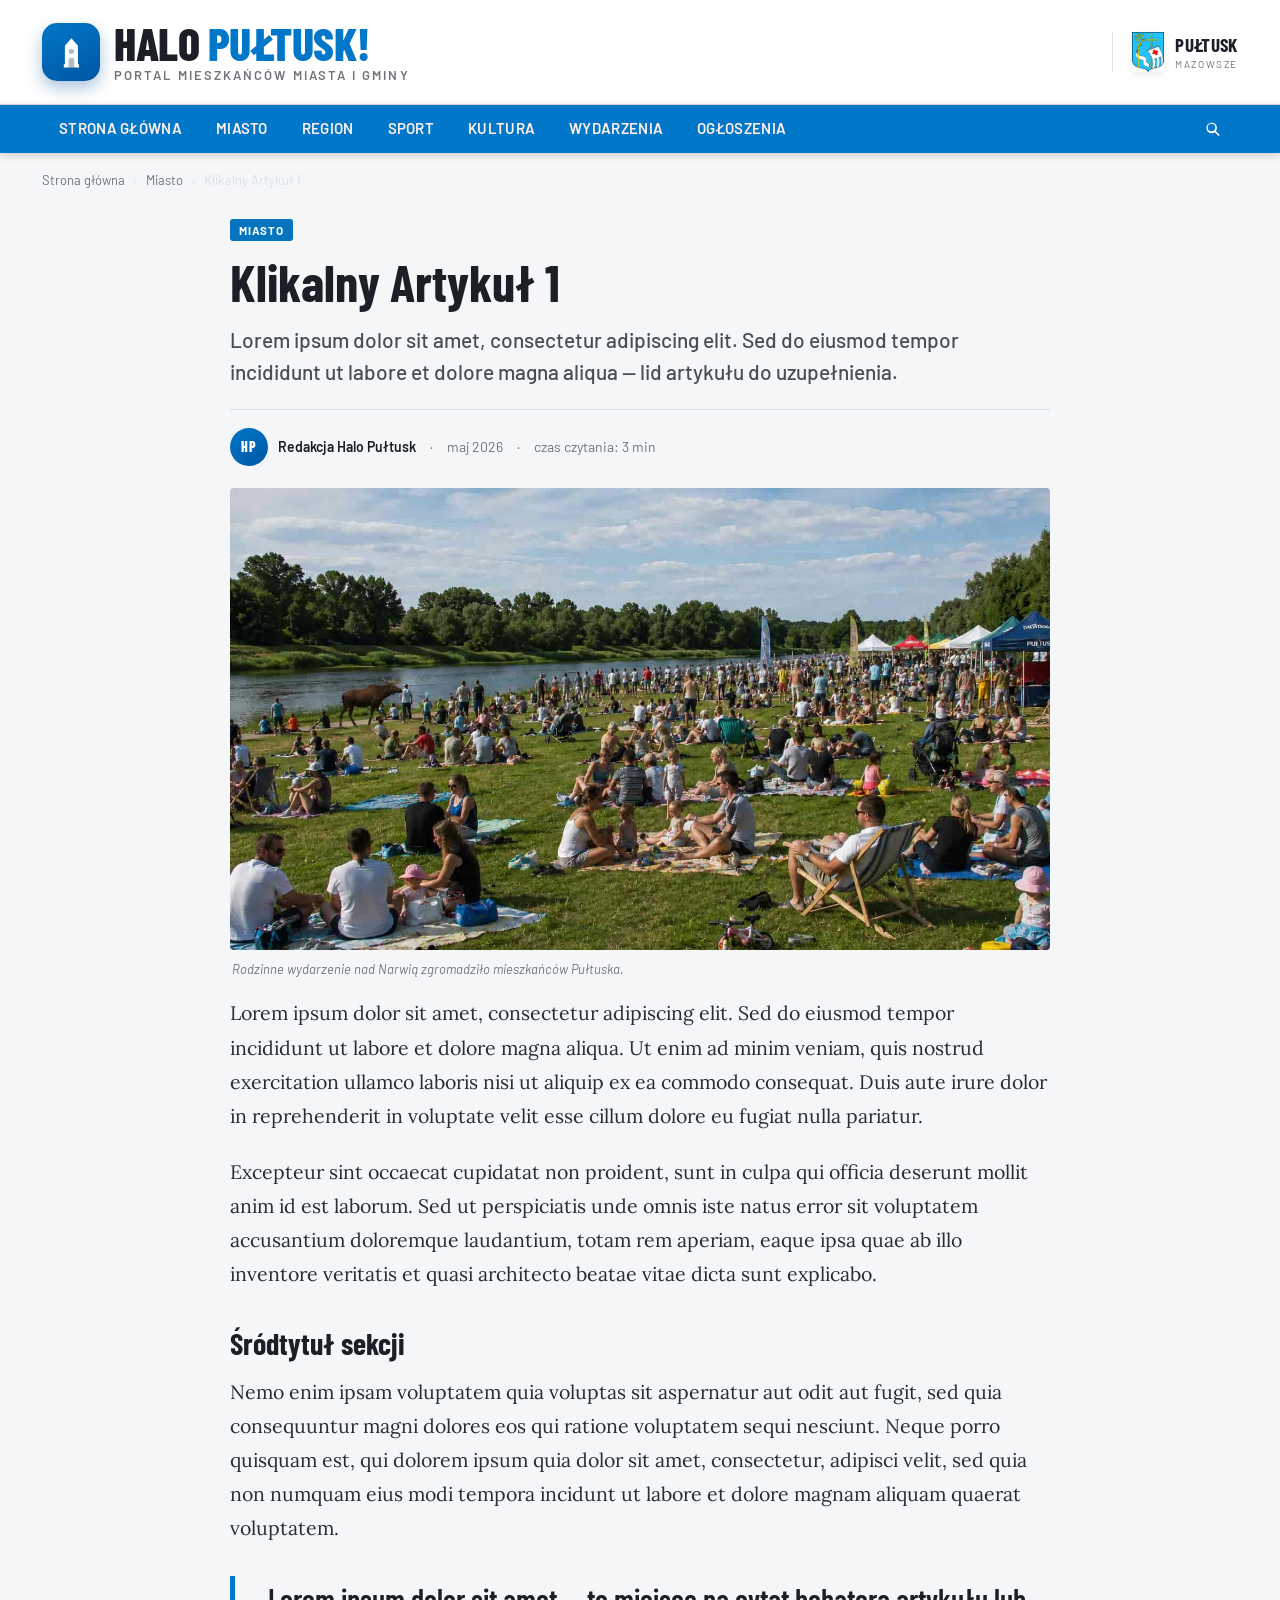
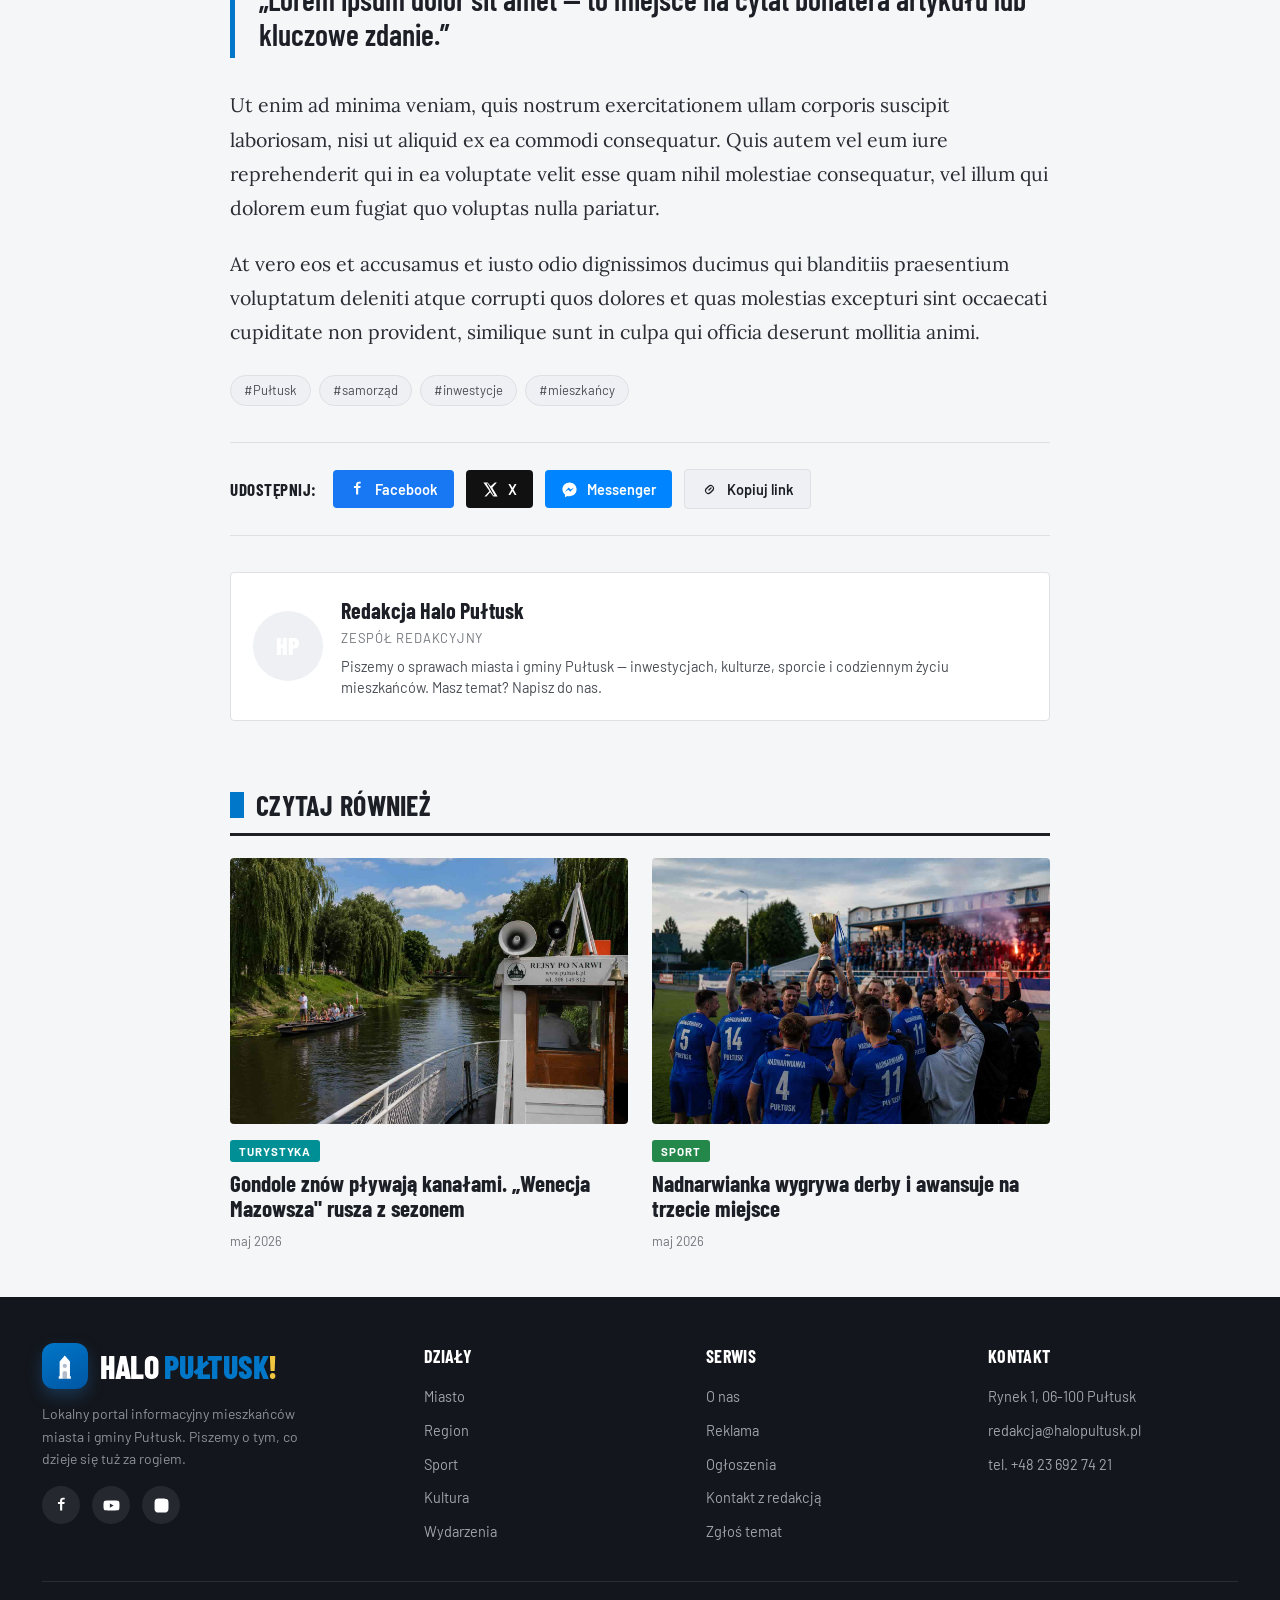
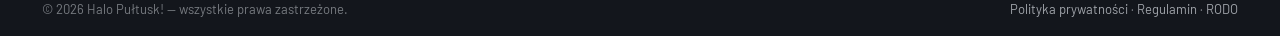
==== commit 71fc2430: "Add files via upload" ====
--- a/article.html
+++ b/article.html
@@ -8,30 +8,9 @@
 <link rel="preconnect" href="https://fonts.gstatic.com" crossorigin />
 <link href="https://fonts.googleapis.com/css2?family=Barlow:wght@400;500;600;700&family=Barlow+Condensed:wght@600;700;800&family=Lora:ital,wght@0,400;0,500;0,600;1,400&display=swap" rel="stylesheet" />
 <link rel="stylesheet" href="styles.css" />
-<link rel="icon" type="image/svg+xml" href="data:image/svg+xml,%3Csvg xmlns='http://www.w3.org/2000/svg' viewBox='0 0 64 64'%3E%3Crect width='64' height='64' rx='15' fill='%232f72cf'/%3E%3Cpath fill='white' d='M32 8 L21 22 L21 52 L19 52 L19 56 L45 56 L45 52 L43 52 L43 22 Z'/%3E%3Ccircle cx='32' cy='30' r='4.5' fill='%232f72cf'/%3E%3Cpath fill='%232f72cf' d='M27 56 V44 a5 5 0 0 1 10 0 V56 Z'/%3E%3C/svg%3E" />
+<link rel="icon" type="image/svg+xml" href="data:image/svg+xml,%3Csvg%20xmlns%3D%27http%3A//www.w3.org/2000/svg%27%20viewBox%3D%270%200%2064%2064%27%3E%3Crect%20width%3D%2764%27%20height%3D%2764%27%20rx%3D%2716%27%20fill%3D%27%232f72cf%27/%3E%3Cpath%20fill%3D%27%23ffffff%27%20d%3D%27M14%2012h26a8%208%200%200%201%208%208v11a8%208%200%200%201-8%208H27.5L18%2048v-9H14a8%208%200%200%201-8-8V20a8%208%200%200%201%208-8z%27/%3E%3Ccircle%20cx%3D%2718.5%27%20cy%3D%2725.5%27%20r%3D%272.7%27%20fill%3D%27%232f72cf%27/%3E%3Ccircle%20cx%3D%2727%27%20cy%3D%2725.5%27%20r%3D%272.7%27%20fill%3D%27%232f72cf%27/%3E%3Ccircle%20cx%3D%2735.5%27%20cy%3D%2725.5%27%20r%3D%272.7%27%20fill%3D%27%232f72cf%27/%3E%3Cpath%20fill%3D%27%235b98f3%27%20d%3D%27M49.5%2010.5c4.7%202.9%208.6%203.4%208.6%203.4v10.8c0%206.7-4%2012-8.6%2015.7-4.6-3.7-8.6-9-8.6-15.7V13.9s3.9-.5%208.6-3.4z%27/%3E%3Cpath%20fill%3D%27%23f0c640%27%20d%3D%27M48.5%2016.6h2v14.1h-2z%27/%3E%3Cpath%20fill%3D%27%23f0c640%27%20d%3D%27M43.9%2020.4h11.3v2.1H43.9z%27/%3E%3Cpath%20fill%3D%27%23f0c640%27%20d%3D%27M44.5%2016.7h2v10.3c0%201.4.4%202.4%201.3%203.2.9.8%202%20.9%203%201%20.9%200%201.8-.3%202.6-1l1%201.6c-1.1.8-2.5%201.3-4%201.3-1.7%200-3.2-.5-4.5-1.6-1.2-1-1.4-2.6-1.4-4.4V16.7z%27/%3E%3Cpath%20fill%3D%27%23f0c640%27%20d%3D%27M43.4%2016.7a3.2%203.2%200%200%201%203.2-3.2h.8v1.9h-.7a1.2%201.2%200%200%200-1.2%201.2v1.3h-2.1v-1.2z%27/%3E%3C/svg%3E" />
 </head>
 <body>
-
-<!-- ============ PASEK GÓRNY ============ -->
-<div class="topbar">
-  <div class="container">
-    <div class="topbar__left">
-      <span class="topbar__date" id="topDate">niedziela, 15 czerwca 2026</span>
-      <span class="topbar__loc">Pułtusk · Mazowsze</span>
-    </div>
-    <div class="topbar__right">
-      <span class="topbar__weather">
-        <svg viewBox="0 0 24 24" width="15" height="15" fill="currentColor"><circle cx="12" cy="12" r="5"/><g stroke="currentColor" stroke-width="2"><line x1="12" y1="1" x2="12" y2="3"/><line x1="12" y1="21" x2="12" y2="23"/><line x1="4.2" y1="4.2" x2="5.6" y2="5.6"/><line x1="18.4" y1="18.4" x2="19.8" y2="19.8"/><line x1="1" y1="12" x2="3" y2="12"/><line x1="21" y1="12" x2="23" y2="12"/><line x1="4.2" y1="19.8" x2="5.6" y2="18.4"/><line x1="18.4" y1="5.6" x2="19.8" y2="4.2"/></g></svg>
-        24°C
-      </span>
-      <span class="topbar__socials">
-        <a href="#" aria-label="Facebook"><svg viewBox="0 0 24 24"><path d="M13 10h3l.5-3H13V5.2c0-.9.3-1.5 1.6-1.5H16.5V1.1C16.2 1 15.2 1 14 1c-2.4 0-4 1.5-4 4.1V7H7v3h3v9h3v-9z"/></svg></a>
-        <a href="#" aria-label="YouTube"><svg viewBox="0 0 24 24"><path d="M23 7.5c-.2-1.3-.8-2-2-2.2C19 5 12 5 12 5s-7 0-9 .3C1.8 5.5 1.2 6.2 1 7.5.7 9 .7 12 .7 12s0 3 .3 4.5c.2 1.3.8 2 2 2.2C5 19 12 19 12 19s7 0 9-.3c1.2-.2 1.8-.9 2-2.2.3-1.5.3-4.5.3-4.5s0-3-.3-4.5zM9.7 15V9l5.3 3-5.3 3z"/></svg></a>
-        <a href="#" aria-label="Instagram"><svg viewBox="0 0 24 24"><path d="M12 2.2c3.2 0 3.6 0 4.9.1 1.2.1 1.8.3 2.2.4.6.2 1 .5 1.4.9.4.4.7.8.9 1.4.1.4.3 1 .4 2.2.1 1.3.1 1.7.1 4.9s0 3.6-.1 4.9c-.1 1.2-.3 1.8-.4 2.2-.2.6-.5 1-.9 1.4-.4.4-.8.7-1.4.9-.4.1-1 .3-2.2.4-1.3.1-1.7.1-4.9.1s-3.6 0-4.9-.1c-1.2-.1-1.8-.3-2.2-.4-.6-.2-1-.5-1.4-.9-.4-.4-.7-.8-.9-1.4-.1-.4-.3-1-.4-2.2C2.2 15.6 2.2 15.2 2.2 12s0-3.6.1-4.9c.1-1.2.3-1.8.4-2.2.2-.6.5-1 .9-1.4.4-.4.8-.7 1.4-.9.4-.1 1-.3 2.2-.4C8.4 2.2 8.8 2.2 12 2.2z"/></svg></a>
-      </span>
-    </div>
-  </div>
-</div>
 
 <!-- ============ MASTHEAD ============ -->
 <header class="masthead">
@@ -46,7 +25,10 @@
         <span class="logo__tag">Portal mieszkańców miasta i gminy</span>
       </span>
     </a>
-    
+    <div class="city-sign" aria-label="Pułtusk, Mazowsze">
+      <img src="images/herb-pultuska.png" alt="Herb Pułtuska" />
+      <span><strong>Pułtusk</strong><small>Mazowsze</small></span>
+    </div>
   </div>
 </header>
 
@@ -89,19 +71,19 @@
       <p class="article__lead">Lorem ipsum dolor sit amet, consectetur adipiscing elit. Sed do eiusmod tempor incididunt ut labore et dolore magna aliqua — lid artykułu do uzupełnienia.</p>
       <div class="article__meta">
         <span class="article__author">
-          <span class="article__avatar"><img src="https://picsum.photos/seed/halo-redakcja/80/80" alt="" /></span>
+          <span class="article__avatar article__avatar--brand" aria-hidden="true">HP</span>
           Redakcja Halo Pułtusk
         </span>
         <span>·</span>
-        <span id="artDate">15 czerwca 2026</span>
+        <span id="artDate">maj 2026</span>
         <span>·</span>
         <span>czas czytania: 3 min</span>
       </div>
     </header>
 
     <figure class="hero-figure">
-      <div class="cover cover--greenscreen"></div>
-      <figcaption>Zdjęcie w nagłówku — greenscreen do podmiany. Tu trafi główne zdjęcie artykułu.</figcaption>
+      <div class="cover"><img src="images/piknik.jpg" alt="Mieszkańcy podczas rodzinnego pikniku nad Narwią" /></div>
+      <figcaption>Rodzinne wydarzenie nad Narwią zgromadziło mieszkańców Pułtuska.</figcaption>
     </figure>
 
     <div class="article__body">
@@ -139,7 +121,7 @@
 
     <!-- Autor -->
     <div class="authorbox">
-      <div class="authorbox__img"><img src="https://picsum.photos/seed/halo-redakcja/140/140" alt="" /></div>
+      <div class="authorbox__img authorbox__img--brand" aria-hidden="true">HP</div>
       <div>
         <div class="authorbox__name">Redakcja Halo Pułtusk</div>
         <div class="authorbox__role">Zespół redakcyjny</div>
@@ -155,19 +137,19 @@
     </div>
     <div class="cards cards--2">
       <article class="card">
-        <div class="card__media"><div class="cover"><img src="https://picsum.photos/seed/pultusk-narew-river/640/440" alt="" /></div></div>
+        <div class="card__media"><div class="cover"><img src="images/rejs_narwia.jpg" alt="Rejs łodzią po Narwi w Pułtusku" /></div></div>
         <div class="card__body">
           <span class="tag tag--turystyka">Turystyka</span>
           <h3 class="card__title">Gondole znów pływają kanałami. „Wenecja Mazowsza" rusza z sezonem</h3>
-          <div class="card__meta"><span>14 cze 2026</span></div>
+          <div class="card__meta"><span>maj 2026</span></div>
         </div>
       </article>
       <article class="card">
-        <div class="card__media"><div class="cover"><img src="https://picsum.photos/seed/pultusk-stadium-football/640/440" alt="" /></div></div>
+        <div class="card__media"><div class="cover"><img src="images/derby.jpg" alt="Mecz piłkarski Nadnarwianki Pułtusk" /></div></div>
         <div class="card__body">
           <span class="tag tag--sport">Sport</span>
           <h3 class="card__title">Nadnarwianka wygrywa derby i awansuje na trzecie miejsce</h3>
-          <div class="card__meta"><span>13 cze 2026</span></div>
+          <div class="card__meta"><span>maj 2026</span></div>
         </div>
       </article>
     </div>
@@ -218,12 +200,12 @@
         <ul>
           <li><a href="#">Rynek 1, 06-100 Pułtusk</a></li>
           <li><a href="#">redakcja@halopultusk.pl</a></li>
-          <li><a href="#">tel. 23 000 00 00</a></li>
+          <li><a href="#">tel. +48 23 692 74 21</a></li>
         </ul>
       </div>
     </div>
     <div class="footer__bar">
-      <span>© 2026 Halo Pułtusk! — wszystkie prawa zastrzeżone. Makieta demonstracyjna.</span>
+      <span>© 2026 Halo Pułtusk! — wszystkie prawa zastrzeżone.</span>
       <span><a href="#">Polityka prywatności</a> · <a href="#">Regulamin</a> · <a href="#">RODO</a></span>
     </div>
   </div>
@@ -232,11 +214,6 @@
 <script>
   (function () {
     // Data po polsku
-    try {
-      var d = new Date();
-      document.getElementById('topDate').textContent =
-        d.toLocaleDateString('pl-PL', { weekday: 'long', day: 'numeric', month: 'long', year: 'numeric' });
-    } catch (e) {}
 
     // Numer klikalnego artykułu z ?id=
     var params = new URLSearchParams(location.search);
--- a/styles.css
+++ b/styles.css
@@ -65,29 +65,6 @@
   padding: 0 22px;
 }
 
-/* ---------- Pasek górny ---------- */
-.topbar {
-  background: oklch(0.20 0.012 260);
-  color: oklch(0.82 0.01 260);
-  font-size: 13px;
-  letter-spacing: 0.01em;
-}
-.topbar .container {
-  display: flex;
-  align-items: center;
-  justify-content: space-between;
-  height: 38px;
-}
-.topbar__left { display: flex; align-items: center; gap: 14px; white-space: nowrap; }
-.topbar__date { text-transform: capitalize; white-space: nowrap; }
-.topbar__loc { color: oklch(0.62 0.01 260); }
-.topbar__right { display: flex; align-items: center; gap: 16px; }
-.topbar__weather { display: flex; align-items: center; gap: 7px; color: oklch(0.88 0.04 70); }
-.topbar__socials { display: flex; align-items: center; gap: 10px; }
-.topbar__socials a { opacity: 0.78; transition: opacity 0.15s; }
-.topbar__socials a:hover { opacity: 1; }
-.topbar__socials svg { width: 15px; height: 15px; fill: currentColor; display: block; }
-
 /* ---------- Masthead ---------- */
 .masthead { background: var(--paper); border-bottom: 1px solid var(--line); }
 .masthead .container {
@@ -98,7 +75,37 @@
   padding-top: 22px;
   padding-bottom: 22px;
 }
-.logo { display: flex; align-items: center; gap: 14px; flex-shrink: 0; }
+.city-sign {
+  display: flex;
+  align-items: center;
+  gap: 10px;
+  padding-left: 18px;
+  border-left: 1px solid var(--line);
+  color: var(--ink-soft);
+  flex: 0 0 auto;
+}
+.city-sign img {
+  width: 34px;
+  height: 40px;
+  object-fit: contain;
+  filter: drop-shadow(0 2px 3px rgba(0,0,0,0.08));
+}
+.city-sign span { display: flex; flex-direction: column; line-height: 1.05; }
+.city-sign strong {
+  font-family: var(--display);
+  font-size: 19px;
+  letter-spacing: 0.02em;
+  text-transform: uppercase;
+  color: var(--ink);
+}
+.city-sign small {
+  margin-top: 4px;
+  font-size: 10px;
+  letter-spacing: 0.16em;
+  text-transform: uppercase;
+  color: var(--muted);
+}
+.logo { display: flex; align-items: center; gap: 14px; flex-shrink: 0; min-width: 0; }
 .logo__mark {
   position: relative; flex-shrink: 0;
   width: 58px; height: 58px; border-radius: 15px;
@@ -107,7 +114,7 @@
   box-shadow: 0 7px 16px oklch(0.5 0.12 250 / 0.38);
 }
 .logo__tower { width: 60%; height: 60%; display: block; }
-.logo__text { display: flex; flex-direction: column; gap: 5px; line-height: 1; }
+.logo__text { display: flex; flex-direction: column; gap: 5px; line-height: 1; min-width: 0; }
 .logo__word {
   font-family: var(--display);
   font-weight: 800;
@@ -126,6 +133,7 @@
   text-transform: uppercase;
   color: var(--muted);
   font-weight: 600;
+  white-space: nowrap;
 }
 
 /* Reklama / placeholder */
@@ -364,7 +372,7 @@
 }
 .pick:hover { box-shadow: 0 12px 28px oklch(0.2 0.02 260 / 0.13); transform: translateY(-3px); }
 .pick--static { cursor: default; }
-.pick--static:hover { box-shadow: 0 4px 14px oklch(0.2 0.02 260 / 0.05); transform: none; }
+.pick--static:hover { box-shadow: 0 12px 28px oklch(0.2 0.02 260 / 0.13); transform: translateY(-3px); }
 .pick .cover { aspect-ratio: 16 / 9; }
 .pick__body { padding: 16px 18px 20px; }
 .pick__title { font-family: var(--display); font-weight: 700; font-size: 24px; line-height: 1.08; margin: 10px 0 8px; }
@@ -462,9 +470,10 @@
 .footer { background: oklch(0.20 0.012 260); color: oklch(0.74 0.01 260); margin-top: 12px; }
 .footer__top { display: grid; grid-template-columns: 1.4fr 1fr 1fr 1fr; gap: 32px; padding: 46px 0 38px; }
 .logo--footer { gap: 12px; }
-.logo--footer .logo__mark { width: 46px; height: 46px; border-radius: 11px; }
+.logo--footer .logo__mark { width: 46px; height: 46px; border-radius: 12px; }
 .footer__brand .logo__word { font-size: 32px; }
 .footer__brand .logo__word .halo { color: #fff; }
+.footer__brand .logo__word .bang { color: #f0c640; }
 .footer__brand p { font-size: 14px; line-height: 1.6; margin: 14px 0 0; color: oklch(0.66 0.01 260); max-width: 34ch; }
 .footer__col h5 { font-family: var(--display); font-size: 18px; font-weight: 700; text-transform: uppercase; color: #fff; margin: 0 0 14px; letter-spacing: 0.02em; }
 .footer__col ul { list-style: none; margin: 0; padding: 0; display: flex; flex-direction: column; gap: 9px; }
@@ -503,6 +512,17 @@
 .article__author { display: flex; align-items: center; gap: 10px; color: var(--ink); font-weight: 600; }
 .article__avatar { width: 38px; height: 38px; border-radius: 50%; background: var(--bg-soft); overflow: hidden; }
 .article__avatar img { width: 100%; height: 100%; object-fit: cover; }
+.article__avatar--brand,
+.authorbox__img--brand {
+  display: flex;
+  align-items: center;
+  justify-content: center;
+  background: linear-gradient(145deg, var(--red), var(--red-dark));
+  color: #fff;
+  font-family: var(--display);
+  font-weight: 800;
+  letter-spacing: 0.04em;
+}
 
 .hero-figure { margin: 0 0 8px; }
 .hero-figure .cover { aspect-ratio: 16 / 9; border-radius: var(--radius); }
@@ -543,6 +563,7 @@
 .authorbox { display: flex; gap: 18px; align-items: center; background: var(--paper); border: 1px solid var(--line); border-radius: var(--radius); padding: 22px; margin: 8px 0 10px; }
 .authorbox__img { width: 70px; height: 70px; border-radius: 50%; overflow: hidden; flex: 0 0 auto; background: var(--bg-soft); }
 .authorbox__img img { width: 100%; height: 100%; object-fit: cover; }
+.authorbox__img--brand { font-size: 24px; }
 .authorbox__name { font-family: var(--display); font-weight: 700; font-size: 22px; }
 .authorbox__role { font-size: 13px; color: var(--muted); text-transform: uppercase; letter-spacing: 0.06em; margin: 2px 0 8px; }
 .authorbox__bio { font-size: 14.5px; color: var(--ink-soft); margin: 0; }
@@ -551,7 +572,6 @@
 .chip { font-size: 13px; color: var(--ink-soft); background: var(--bg-soft); border: 1px solid var(--line); border-radius: 999px; padding: 5px 13px; }
 .chip:hover { border-color: var(--red); color: var(--red); }
 
-/* Responsywność */
 /* Modyfikatory siatek kart */
 .cards--2 { grid-template-columns: 1fr 1fr; }
 .cards--3 { grid-template-columns: repeat(3, 1fr); }
@@ -566,58 +586,162 @@
   .lead { min-height: 360px; }
   .adslot--leader { display: none; }
 }
-@media (max-width: 980px) {
+
+@media (max-width: 900px) {
+  .picks { grid-template-columns: 1fr 1fr; }
   .cards--3 { grid-template-columns: 1fr 1fr; }
 }
+
 @media (max-width: 720px) {
-  body { font-size: 16px; }
-  .masthead .container { padding-top: 16px; padding-bottom: 16px; }
-  .logo__word { font-size: 34px; }
-  .logo__mark { width: 50px; height: 50px; border-radius: 12px; }
-  .logo__tag { font-size: 11px; letter-spacing: 0.12em; }
+  body { font-size: 16px; overflow-x: hidden; }
+  .container { padding-left: 16px; padding-right: 16px; }
+
+  .masthead .container {
+    padding-top: 14px;
+    padding-bottom: 14px;
+    gap: 10px;
+  }
+  .logo { gap: 10px; }
+  .logo__word { font-size: 32px; }
+  .logo__mark { width: 48px; height: 48px; border-radius: 12px; }
+  .logo__tag { font-size: 9px; letter-spacing: 0.09em; }
+  .city-sign { padding-left: 10px; gap: 0; }
+  .city-sign img { width: 27px; height: 32px; }
+  .city-sign span { display: none; }
 
   /* Nawigacja — menu hamburger */
   .nav .container { padding: 0; position: relative; flex-wrap: wrap; }
   .nav__burger { display: flex; }
   .nav__links {
-    display: none; flex-direction: column;
-    position: absolute; top: 100%; left: 0; right: 0;
+    display: none;
+    flex-direction: column;
+    position: absolute;
+    top: 100%;
+    left: 0;
+    right: 0;
     background: var(--red-dark);
     box-shadow: 0 14px 26px oklch(0.2 0.05 250 / 0.30);
     z-index: 60;
   }
   .nav.is-open .nav__links { display: flex; }
   .nav__links a {
-    width: 100%; height: auto; padding: 15px 20px; font-size: 15px; white-space: nowrap;
+    width: 100%;
+    height: auto;
+    padding: 15px 20px;
+    font-size: 15px;
+    white-space: nowrap;
     border-top: 1px solid oklch(1 0 0 / 0.13);
   }
   .nav__links a:first-child { border-top: 0; }
   .nav__links a.is-active { background: oklch(0.20 0.012 260); }
   .nav__right { display: none; }
 
-  .topbar .container { height: 36px; }
-  .topbar__loc { display: none; }
-
-  .cards, .cards--2, .cards--3 { grid-template-columns: 1fr; }
-  .picks { grid-template-columns: 1fr; }
-  .side-stack { grid-template-columns: 1fr; }
-  .hero__minis { grid-template-columns: 1fr; }
-  .footer__top { grid-template-columns: 1fr; gap: 28px; }
-
-  .lead { min-height: 320px; }
+  .breaking .container { padding-left: 0; padding-right: 0; }
+  .breaking__label { margin-left: 0; }
+
+  .page { padding-top: 20px; gap: 24px; }
+  .hero__minis { grid-template-columns: 1fr; gap: 16px; }
+  .lead { min-height: 390px; margin-bottom: 16px; }
   .lead__title { font-size: 28px; }
+  .lead__excerpt { font-size: 15px; }
   .lead__body { padding: 22px 20px; }
+  .mini { min-height: 190px; }
+
+  .section { padding: 28px 0; }
+  .section__head { gap: 12px; align-items: flex-start; }
   .section__title { font-size: 24px; }
+  .section__more { font-size: 12px; white-space: nowrap; padding-top: 4px; }
+
+  .picks { grid-template-columns: 1fr; gap: 18px; }
+  .pick__body { padding: 16px 17px 19px; }
+  .pick__title { font-size: 22px; }
+
+  .cards,
+  .cards--2,
+  .cards--3 { grid-template-columns: 1fr; gap: 24px; }
+  .card__title { font-size: 22px; }
+  .card__meta { flex-wrap: wrap; gap: 8px 10px; }
+
+  .row { grid-template-columns: 110px minmax(0, 1fr); gap: 13px; }
+  .row > div:last-child { min-width: 0; }
+  .row__title { overflow-wrap: anywhere; }
+  .row__meta { flex-wrap: wrap; }
+
+  .page__side { width: 100%; min-width: 0; }
+  .weather__days { gap: 4px; }
+  .news-signup form { flex-direction: column; }
+  .news-signup input,
+  .news-signup button { min-height: 44px; width: 100%; }
+
+  .footer__top { grid-template-columns: 1fr; gap: 28px; padding-top: 36px; }
+  .footer__bar { flex-direction: column; align-items: flex-start; }
+
   .article { padding-left: 0; padding-right: 0; }
-  .article__title { font-size: 33px; }
+  .article__title { font-size: 33px; overflow-wrap: anywhere; }
   .article__lead { font-size: 18px; }
   .article__body { font-size: 18px; }
-  .row { grid-template-columns: 110px 1fr; gap: 13px; }
+  .article__meta { gap: 8px 10px; }
   .share { gap: 8px; }
-}
+  .authorbox { align-items: flex-start; }
+}
+
 @media (max-width: 460px) {
-  .topbar__weather { display: none; }
-  .row { grid-template-columns: 1fr; }
-  .row__media { display: none; }
-  .pullquote { font-size: 25px; }
-}
+  .container { padding-left: 14px; padding-right: 14px; }
+
+  .masthead .container { gap: 8px; }
+  .logo { gap: 8px; }
+  .logo__word { font-size: 29px; }
+  .logo__mark { width: 44px; height: 44px; border-radius: 11px; }
+  .logo__tag { font-size: 8px; letter-spacing: 0.065em; }
+  .city-sign { padding-left: 8px; }
+  .city-sign img { width: 24px; height: 29px; }
+
+  .breaking__label { font-size: 12px; padding: 5px 9px; }
+  .breaking__move { font-size: 13px; }
+  .breaking__move span { padding: 0 18px; }
+
+  .lead { min-height: 430px; }
+  .lead__body { padding: 20px 16px; }
+  .lead__title { font-size: 26px; margin-top: 10px; }
+  .lead__excerpt { font-size: 14.5px; line-height: 1.4; }
+  .lead__meta { gap: 8px; flex-wrap: wrap; }
+  .mini { min-height: 180px; }
+  .mini__body { padding: 16px; }
+  .mini__title { font-size: 21px; }
+
+  .section__head { flex-wrap: wrap; }
+  .section__title { font-size: 22px; }
+  .section__title::before { width: 10px; height: 22px; }
+  .section__more { margin-left: auto; }
+
+  .pick__body { padding: 15px 15px 18px; }
+  .pick__title { font-size: 21px; }
+  .pick__excerpt { font-size: 14.5px; }
+
+  .card__title { font-size: 21px; }
+  .card__excerpt { font-size: 14.5px; }
+
+  .row { grid-template-columns: 96px minmax(0, 1fr); gap: 12px; padding: 15px 0; }
+  .row__title { font-size: 18px; }
+  .row__excerpt { display: none; }
+  .row__meta { margin-top: 6px; gap: 6px; }
+
+  .widget__head { font-size: 18px; padding: 13px 15px; }
+  .widget__body { padding-left: 15px; padding-right: 15px; }
+  .weather__now { padding-left: 15px; padding-right: 15px; }
+  .weather__temp { font-size: 48px; }
+  .weather__days { padding-left: 12px; padding-right: 12px; }
+
+  .article__title { font-size: 29px; }
+  .article__lead { font-size: 17px; }
+  .article__body { font-size: 17px; }
+  .hero-figure figcaption { font-size: 12px; }
+  .share__btn { padding: 9px 11px; font-size: 13px; }
+  .authorbox { padding: 16px; gap: 12px; }
+  .authorbox__img { width: 54px; height: 54px; }
+  .authorbox__name { font-size: 20px; }
+  .authorbox__role { font-size: 11px; }
+  .authorbox__bio { font-size: 13.5px; }
+
+  .footer__brand .logo__word { font-size: 28px; }
+}
